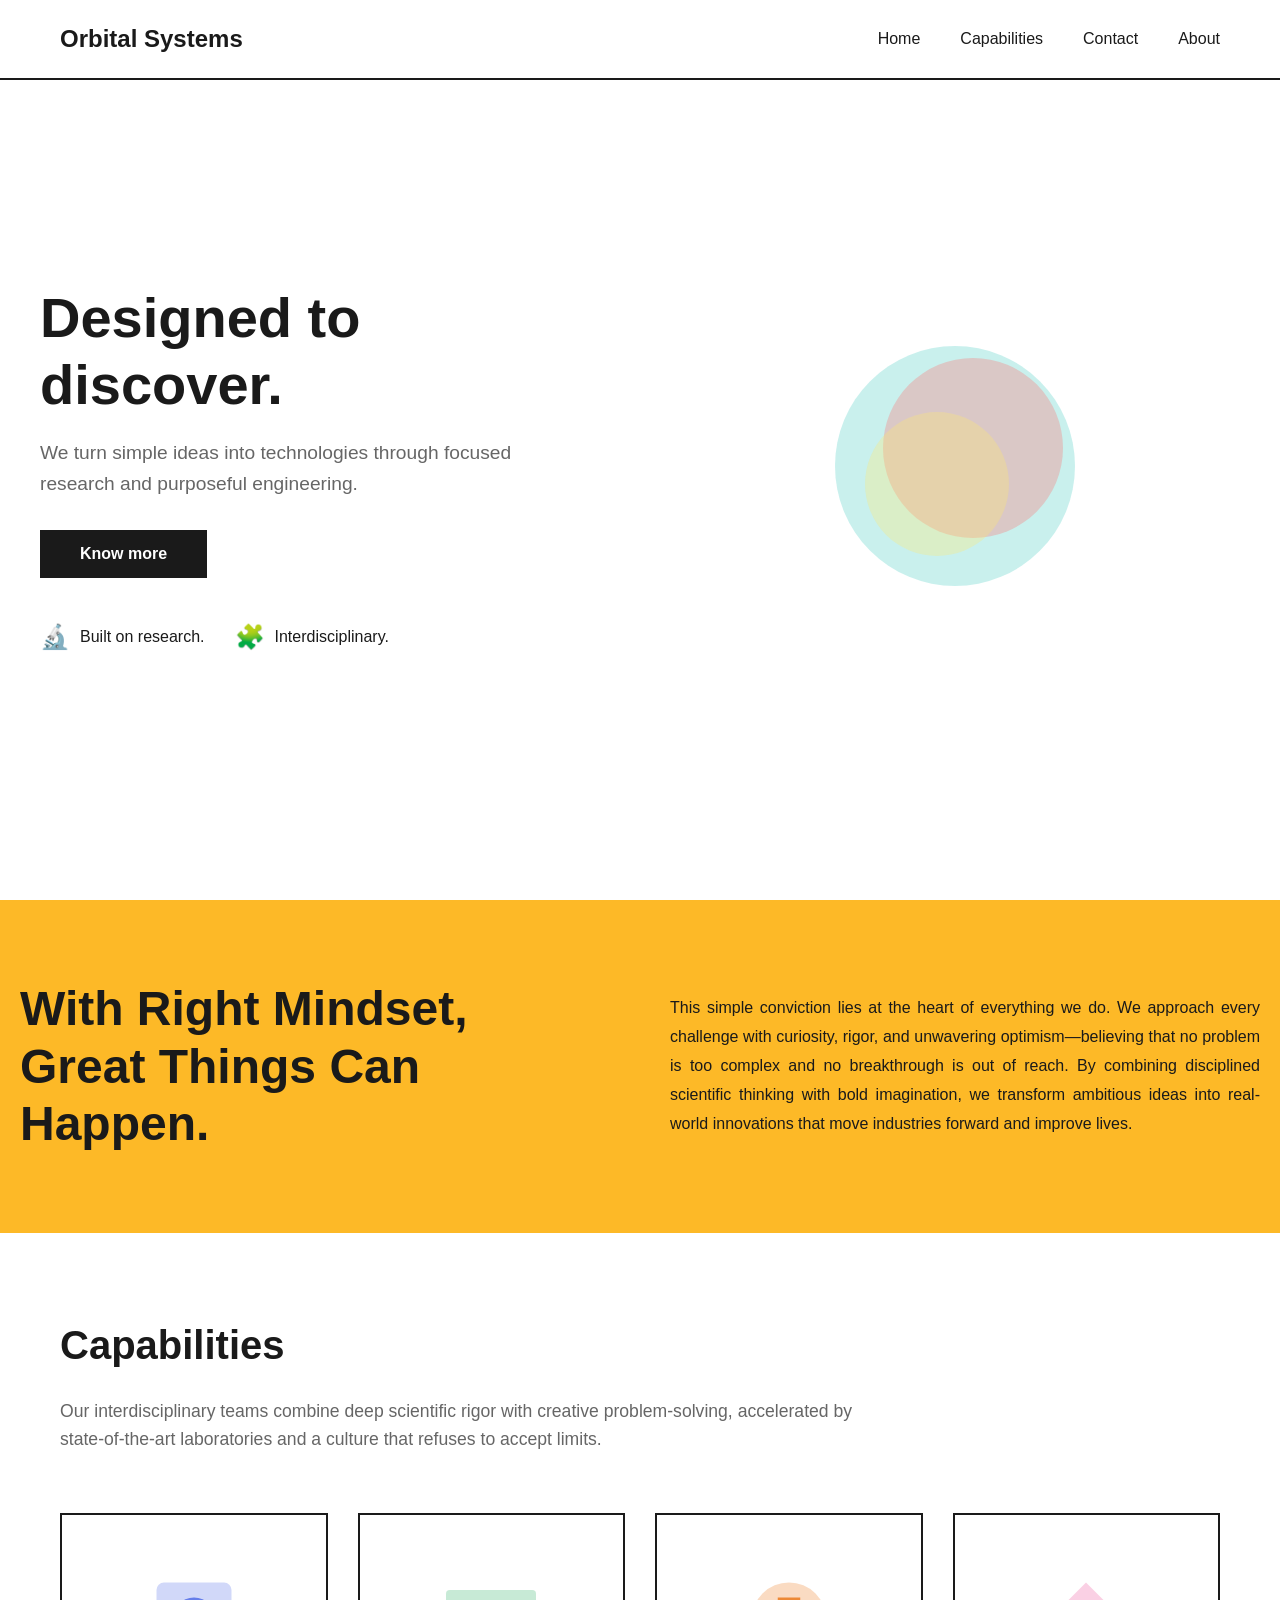
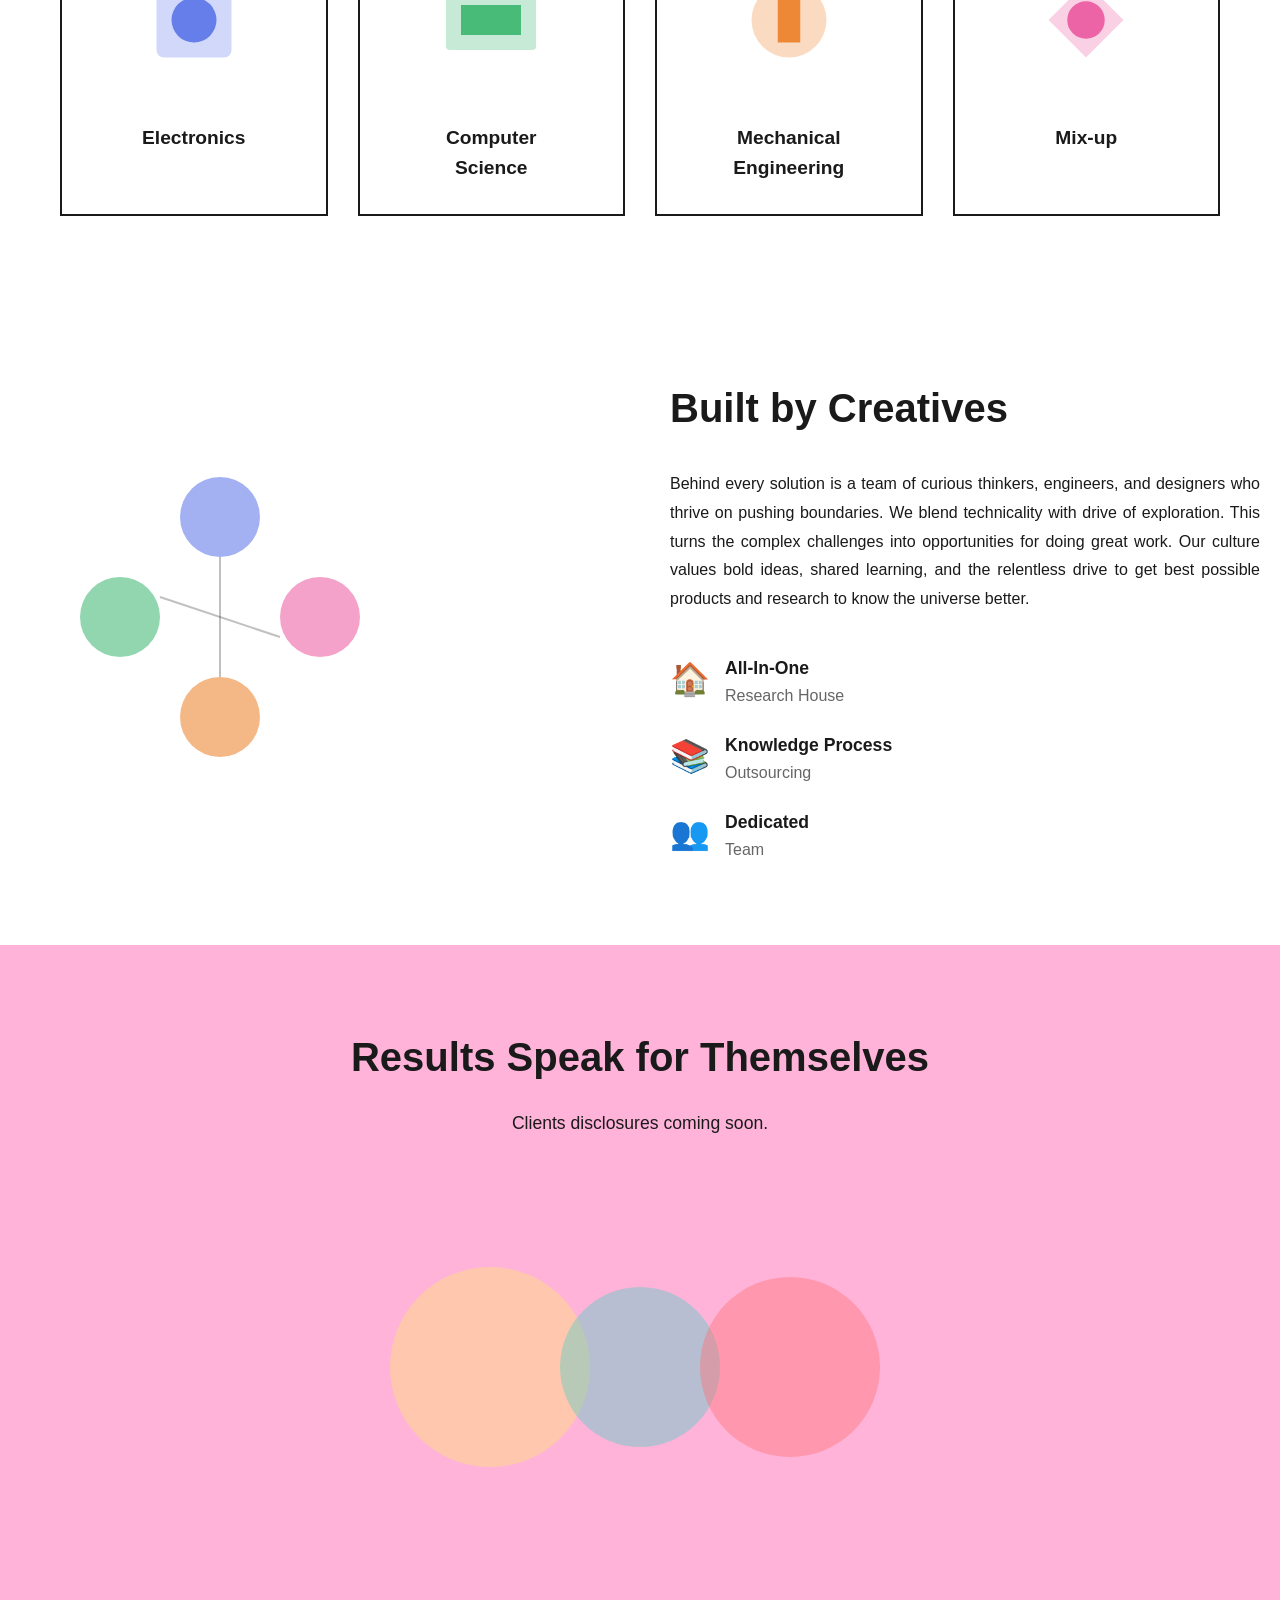
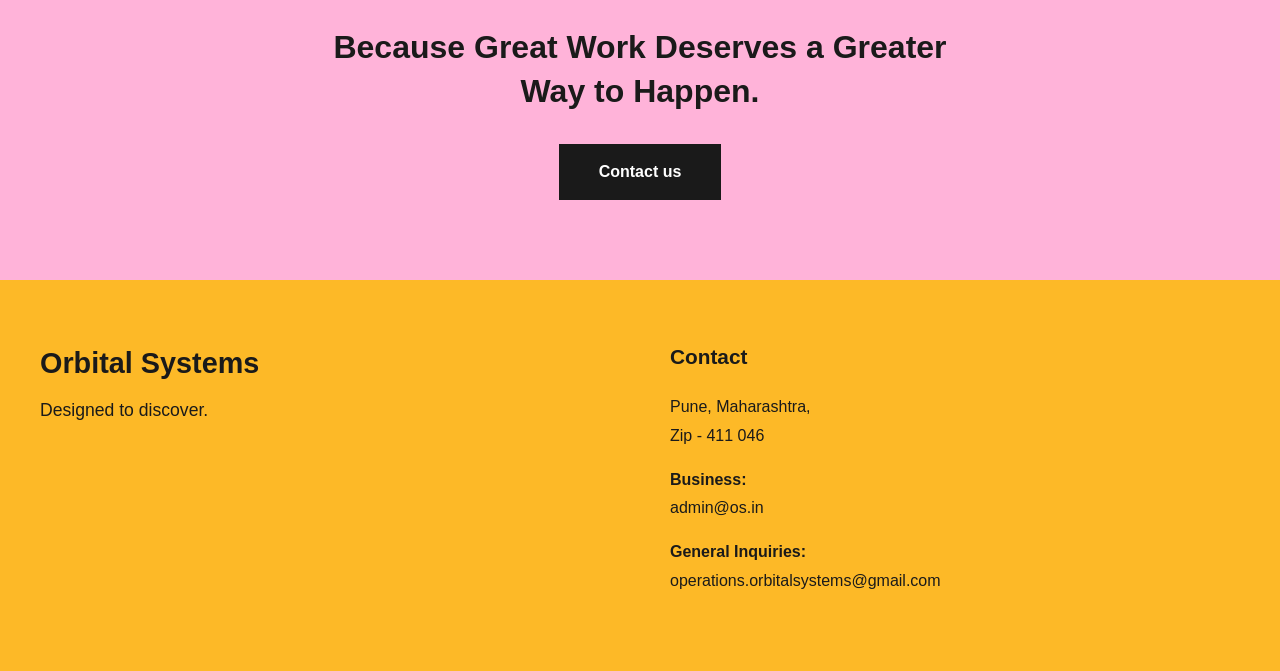
==== index.html @ 2634a463 "Initial commit - Orbital Systems website" ====
<!DOCTYPE html>
<html lang="en">
<head>
    <meta charset="UTF-8">
    <meta name="viewport" content="width=device-width, initial-scale=1.0">
    <title>Orbital Systems - Designed to Discover</title>
    <link rel="stylesheet" href="styles.css">
</head>
<body>
    <!-- Navigation -->
    <nav id="navbar">
        <div class="nav-container">
            <div class="logo">Orbital Systems</div>
            <ul class="nav-links">
                <li><a href="#home">Home</a></li>
                <li><a href="#capabilities">Capabilities</a></li>
                <li><a href="contact.html">Contact</a></li>
                <li><a href="#about">About</a></li>
            </ul>
        </div>
    </nav>

    <!-- Hero Section -->
    <section id="home" class="hero">
        <div class="hero-content">
            <div class="hero-text">
                <h1>Designed to discover.</h1>
                <p>We turn simple ideas into technologies through focused research and purposeful engineering.</p>
                <button class="cta-button">Know more</button>
                <div class="hero-badges">
                    <div class="badge">
                        <span class="icon">🔬</span>
                        <span>Built on research.</span>
                    </div>
                    <div class="badge">
                        <span class="icon">🧩</span>
                        <span>Interdisciplinary.</span>
                    </div>
                </div>
            </div>
            <div class="hero-image">
                <div class="illustration-placeholder hero-illustration">
                    <!-- Placeholder for hero illustration -->
                    <svg viewBox="0 0 500 500" xmlns="http://www.w3.org/2000/svg">
                        <circle cx="250" cy="250" r="200" fill="#4ECDC4" opacity="0.3"/>
                        <circle cx="280" cy="220" r="150" fill="#FF6B6B" opacity="0.3"/>
                        <circle cx="220" cy="280" r="120" fill="#FFE66D" opacity="0.3"/>
                    </svg>
                </div>
            </div>
        </div>
    </section>

    <!-- Mindset Section -->
    <section class="mindset-section">
        <div class="mindset-content">
            <h2>With Right Mindset,<br>Great Things Can<br>Happen.</h2>
        </div>
        <div class="mindset-text">
            <p>This simple conviction lies at the heart of everything we do. We approach every challenge with curiosity, rigor, and unwavering optimism—believing that no problem is too complex and no breakthrough is out of reach. By combining disciplined scientific thinking with bold imagination, we transform ambitious ideas into real-world innovations that move industries forward and improve lives.</p>
        </div>
    </section>

    <!-- Capabilities Section -->
    <section id="capabilities" class="capabilities">
        <h2>Capabilities</h2>
        <p class="capabilities-intro">Our interdisciplinary teams combine deep scientific rigor with creative problem-solving, accelerated by state-of-the-art laboratories and a culture that refuses to accept limits.</p>
        
        <div class="capabilities-grid">
            <div class="capability-card">
                <div class="capability-image">
                    <svg viewBox="0 0 200 200" xmlns="http://www.w3.org/2000/svg">
                        <rect x="50" y="50" width="100" height="100" rx="10" fill="#667EEA" opacity="0.3"/>
                        <circle cx="100" cy="100" r="30" fill="#667EEA"/>
                    </svg>
                </div>
                <h3>Electronics</h3>
            </div>
            
            <div class="capability-card">
                <div class="capability-image">
                    <svg viewBox="0 0 200 200" xmlns="http://www.w3.org/2000/svg">
                        <rect x="40" y="60" width="120" height="80" rx="5" fill="#48BB78" opacity="0.3"/>
                        <rect x="60" y="80" width="80" height="40" fill="#48BB78"/>
                    </svg>
                </div>
                <h3>Computer<br>Science</h3>
            </div>
            
            <div class="capability-card">
                <div class="capability-image">
                    <svg viewBox="0 0 200 200" xmlns="http://www.w3.org/2000/svg">
                        <circle cx="100" cy="100" r="50" fill="#ED8936" opacity="0.3"/>
                        <rect x="85" y="70" width="30" height="60" fill="#ED8936"/>
                    </svg>
                </div>
                <h3>Mechanical<br>Engineering</h3>
            </div>
            
            <div class="capability-card">
                <div class="capability-image">
                    <svg viewBox="0 0 200 200" xmlns="http://www.w3.org/2000/svg">
                        <polygon points="100,50 150,100 100,150 50,100" fill="#ED64A6" opacity="0.3"/>
                        <circle cx="100" cy="100" r="25" fill="#ED64A6"/>
                    </svg>
                </div>
                <h3>Mix-up</h3>
            </div>
        </div>
    </section>

    <!-- Built by Creatives Section -->
    <section id="about" class="creatives">
        <div class="creatives-visual">
            <div class="process-diagram">
                <svg viewBox="0 0 400 400" xmlns="http://www.w3.org/2000/svg">
                    <circle cx="200" cy="100" r="40" fill="#667EEA" opacity="0.6"/>
                    <circle cx="100" cy="200" r="40" fill="#48BB78" opacity="0.6"/>
                    <circle cx="200" cy="300" r="40" fill="#ED8936" opacity="0.6"/>
                    <circle cx="300" cy="200" r="40" fill="#ED64A6" opacity="0.6"/>
                    <line x1="200" y1="140" x2="200" y2="260" stroke="#333" stroke-width="2" opacity="0.3"/>
                    <line x1="140" y1="180" x2="260" y2="220" stroke="#333" stroke-width="2" opacity="0.3"/>
                </svg>
            </div>
        </div>
        <div class="creatives-content">
            <h2>Built by Creatives</h2>
            <p>Behind every solution is a team of curious thinkers, engineers, and designers who thrive on pushing boundaries. We blend technicality with drive of exploration. This turns the complex challenges into opportunities for doing great work. Our culture values bold ideas, shared learning, and the relentless drive to get best possible products and research to know the universe better.</p>
            
            <div class="features">
                <div class="feature">
                    <span class="feature-icon">🏠</span>
                    <div>
                        <strong>All-In-One</strong>
                        <p>Research House</p>
                    </div>
                </div>
                <div class="feature">
                    <span class="feature-icon">📚</span>
                    <div>
                        <strong>Knowledge Process</strong>
                        <p>Outsourcing</p>
                    </div>
                </div>
                <div class="feature">
                    <span class="feature-icon">👥</span>
                    <div>
                        <strong>Dedicated</strong>
                        <p>Team</p>
                    </div>
                </div>
            </div>
        </div>
    </section>

    <!-- Results Section -->
    <section class="results">
        <h2>Results Speak for Themselves</h2>
        <p>Clients disclosures coming soon.</p>
        <div class="results-visual">
            <svg viewBox="0 0 600 300" xmlns="http://www.w3.org/2000/svg">
                <circle cx="150" cy="150" r="100" fill="#FFE66D" opacity="0.4"/>
                <circle cx="300" cy="150" r="80" fill="#4ECDC4" opacity="0.4"/>
                <circle cx="450" cy="150" r="90" fill="#FF6B6B" opacity="0.4"/>
            </svg>
        </div>
        <div class="cta-section">
            <h3>Because Great Work Deserves a Greater<br>Way to Happen.</h3>
            <a href="contact.html" class="cta-button">Contact us</a>
        </div>
    </section>

    <!-- Footer -->
    <footer>
        <div class="footer-content">
            <div class="footer-brand">
                <h3>Orbital Systems</h3>
                <p>Designed to discover.</p>
            </div>
            <div class="footer-contact">
                <h4>Contact</h4>
                <p>Pune, Maharashtra,<br>Zip - 411 046</p>
                <p><strong>Business:</strong><br>admin@os.in</p>
                <p><strong>General Inquiries:</strong><br>operations.orbitalsystems@gmail.com</p>
            </div>
        </div>
    </footer>

    <script src="script.js"></script>
</body>
</html>
---- styles.css ----
* {
    margin: 0;
    padding: 0;
    box-sizing: border-box;
}

:root {
    --primary-yellow: #FDB927;
    --dark-text: #1a1a1a;
    --light-bg: #ffffff;
    --gray-text: #666666;
    --pink-accent: #FFB3D9;
    --blue-accent: #A8D8E8;
    --section-padding: 80px 20px;
}

body {
    font-family: -apple-system, BlinkMacSystemFont, 'Segoe UI', Roboto, Oxygen, Ubuntu, Cantarell, sans-serif;
    line-height: 1.6;
    color: var(--dark-text);
    overflow-x: hidden;
}

/* Navigation */
#navbar {
    position: fixed;
    top: 0;
    width: 100%;
    background: var(--light-bg);
    border-bottom: 2px solid var(--dark-text);
    z-index: 1000;
    transition: all 0.3s ease;
}

#navbar.scrolled {
    box-shadow: 0 2px 10px rgba(0,0,0,0.1);
}

.nav-container {
    max-width: 1200px;
    margin: 0 auto;
    padding: 20px;
    display: flex;
    justify-content: space-between;
    align-items: center;
}

.logo {
    font-size: 1.5rem;
    font-weight: 700;
    color: var(--dark-text);
}

.nav-links {
    display: flex;
    list-style: none;
    gap: 40px;
}

.nav-links a {
    text-decoration: none;
    color: var(--dark-text);
    font-weight: 500;
    transition: color 0.3s ease;
}

.nav-links a:hover {
    color: var(--primary-yellow);
}

/* Hero Section */
.hero {
    min-height: 100vh;
    display: flex;
    align-items: center;
    padding: var(--section-padding);
    padding-top: 120px;
    background: var(--light-bg);
}

.hero-content {
    max-width: 1200px;
    margin: 0 auto;
    display: grid;
    grid-template-columns: 1fr 1fr;
    gap: 60px;
    align-items: center;
}

.hero-text h1 {
    font-size: 3.5rem;
    font-weight: 700;
    margin-bottom: 20px;
    line-height: 1.2;
}

.hero-text p {
    font-size: 1.2rem;
    color: var(--gray-text);
    margin-bottom: 30px;
    max-width: 500px;
}

.cta-button {
    background: var(--dark-text);
    color: white;
    border: none;
    padding: 15px 40px;
    font-size: 1rem;
    font-weight: 600;
    cursor: pointer;
    transition: all 0.3s ease;
    text-decoration: none;
    display: inline-block;
}

.cta-button:hover {
    background: var(--primary-yellow);
    color: var(--dark-text);
    transform: translateY(-2px);
}

.hero-badges {
    display: flex;
    gap: 30px;
    margin-top: 40px;
}

.badge {
    display: flex;
    align-items: center;
    gap: 10px;
}

.icon {
    font-size: 1.5rem;
}

.hero-image {
    display: flex;
    justify-content: center;
    align-items: center;
}

.hero-illustration svg {
    width: 100%;
    max-width: 500px;
    height: auto;
}

/* Mindset Section */
.mindset-section {
    background: var(--primary-yellow);
    padding: var(--section-padding);
    display: grid;
    grid-template-columns: 1fr 1fr;
    gap: 60px;
    align-items: center;
}

.mindset-content h2 {
    font-size: 3rem;
    font-weight: 700;
    line-height: 1.2;
}

.mindset-text p {
    font-size: 1rem;
    line-height: 1.8;
    text-align: justify;
}

/* Capabilities Section */
.capabilities {
    padding: var(--section-padding);
    max-width: 1200px;
    margin: 0 auto;
}

.capabilities h2 {
    font-size: 2.5rem;
    font-weight: 700;
    margin-bottom: 20px;
}

.capabilities-intro {
    font-size: 1.1rem;
    color: var(--gray-text);
    margin-bottom: 60px;
    max-width: 800px;
}

.capabilities-grid {
    display: grid;
    grid-template-columns: repeat(4, 1fr);
    gap: 30px;
}

.capability-card {
    text-align: center;
    padding: 30px 20px;
    border: 2px solid var(--dark-text);
    transition: all 0.3s ease;
    opacity: 0;
    transform: translateY(30px);
    animation: fadeInUp 0.6s ease forwards;
}

.capability-card:nth-child(1) { animation-delay: 0.1s; }
.capability-card:nth-child(2) { animation-delay: 0.2s; }
.capability-card:nth-child(3) { animation-delay: 0.3s; }
.capability-card:nth-child(4) { animation-delay: 0.4s; }

@keyframes fadeInUp {
    to {
        opacity: 1;
        transform: translateY(0);
    }
}

.capability-card:hover {
    transform: translateY(-10px);
    box-shadow: 0 10px 30px rgba(0,0,0,0.1);
}

.capability-image {
    margin-bottom: 20px;
}

.capability-image svg {
    width: 100%;
    max-width: 150px;
    height: auto;
}

.capability-card h3 {
    font-size: 1.2rem;
    font-weight: 600;
}

/* Creatives Section */
.creatives {
    background: var(--light-bg);
    padding: var(--section-padding);
    display: grid;
    grid-template-columns: 1fr 1fr;
    gap: 60px;
    align-items: center;
}

.process-diagram svg {
    width: 100%;
    max-width: 400px;
}

.creatives-content h2 {
    font-size: 2.5rem;
    font-weight: 700;
    margin-bottom: 30px;
}

.creatives-content p {
    font-size: 1rem;
    line-height: 1.8;
    margin-bottom: 40px;
    text-align: justify;
}

.features {
    display: grid;
    gap: 20px;
}

.feature {
    display: flex;
    align-items: flex-start;
    gap: 15px;
}

.feature-icon {
    font-size: 2rem;
}

.feature strong {
    display: block;
    font-size: 1.1rem;
}

.feature p {
    margin: 0;
    color: var(--gray-text);
}

/* Results Section */
.results {
    background: var(--pink-accent);
    padding: var(--section-padding);
    text-align: center;
}

.results h2 {
    font-size: 2.5rem;
    font-weight: 700;
    margin-bottom: 20px;
}

.results > p {
    font-size: 1.1rem;
    margin-bottom: 40px;
}

.results-visual svg {
    width: 100%;
    max-width: 600px;
    margin: 40px auto;
}

.cta-section {
    margin-top: 60px;
}

.cta-section h3 {
    font-size: 2rem;
    font-weight: 600;
    margin-bottom: 30px;
    line-height: 1.4;
}

/* Team Section */
.team-section {
    padding: var(--section-padding);
    padding-top: 140px;
    max-width: 1200px;
    margin: 0 auto;
}

.team-section h1 {
    font-size: 3rem;
    font-weight: 700;
    margin-bottom: 20px;
}

.team-intro {
    font-size: 1.1rem;
    color: var(--gray-text);
    margin-bottom: 60px;
    max-width: 800px;
}

.team-grid {
    display: grid;
    grid-template-columns: repeat(4, 1fr);
    gap: 40px;
    margin-bottom: 80px;
}

.team-card {
    text-align: center;
    opacity: 0;
    transform: translateY(30px);
    animation: fadeInUp 0.6s ease forwards;
}

.team-card:nth-child(1) { animation-delay: 0.1s; }
.team-card:nth-child(2) { animation-delay: 0.2s; }
.team-card:nth-child(3) { animation-delay: 0.3s; }
.team-card:nth-child(4) { animation-delay: 0.4s; }

.team-placeholder {
    background: #f5f5f5;
    border: 2px solid var(--dark-text);
    margin-bottom: 20px;
    display: flex;
    justify-content: center;
    align-items: center;
    aspect-ratio: 1;
}

.team-placeholder svg {
    width: 100%;
    height: 100%;
}

.team-card h3 {
    font-size: 1.2rem;
    font-weight: 600;
    margin-bottom: 10px;
}

.team-card p {
    font-size: 0.95rem;
    color: var(--gray-text);
}

/* Contact Info */
.contact-info {
    background: #f5f5f5;
    padding: 60px 20px;
}

.contact-methods {
    max-width: 1200px;
    margin: 0 auto;
    display: grid;
    grid-template-columns: repeat(3, 1fr);
    gap: 60px;
    text-align: center;
}

.contact-method h3 {
    font-size: 1.3rem;
    font-weight: 600;
    margin-bottom: 15px;
}

.contact-method p {
    font-size: 1.1rem;
    color: var(--gray-text);
}

.social-icons {
    display: flex;
    gap: 20px;
    justify-content: center;
    font-size: 1.5rem;
}

.social-icons a {
    color: var(--dark-text);
    text-decoration: none;
    transition: color 0.3s ease;
}

.social-icons a:hover {
    color: var(--primary-yellow);
}

/* Footer */
footer {
    background: var(--primary-yellow);
    padding: 60px 20px;
}

.footer-content {
    max-width: 1200px;
    margin: 0 auto;
    display: grid;
    grid-template-columns: 1fr 1fr;
    gap: 60px;
}

.footer-brand h3 {
    font-size: 1.8rem;
    font-weight: 700;
    margin-bottom: 10px;
}

.footer-brand p {
    font-size: 1.1rem;
}

.footer-contact h4 {
    font-size: 1.3rem;
    font-weight: 600;
    margin-bottom: 20px;
}

.footer-contact p {
    margin-bottom: 15px;
    line-height: 1.8;
}

/* Responsive Design */
@media (max-width: 768px) {
    .nav-links {
        gap: 20px;
        font-size: 0.9rem;
    }
    
    .hero-content {
        grid-template-columns: 1fr;
        text-align: center;
    }
    
    .hero-text h1 {
        font-size: 2.5rem;
    }
    
    .mindset-section {
        grid-template-columns: 1fr;
    }
    
    .mindset-content h2 {
        font-size: 2rem;
    }
    
    .capabilities-grid {
        grid-template-columns: repeat(2, 1fr);
    }
    
    .creatives {
        grid-template-columns: 1fr;
    }
    
    .team-grid {
        grid-template-columns: repeat(2, 1fr);
    }
    
    .contact-methods {
        grid-template-columns: 1fr;
    }
    
    .footer-content {
        grid-template-columns: 1fr;
    }
}

@media (max-width: 480px) {
    .capabilities-grid {
        grid-template-columns: 1fr;
    }
    
    .team-grid {
        grid-template-columns: 1fr;
    }
    
    .hero-text h1 {
        font-size: 2rem;
    }
}
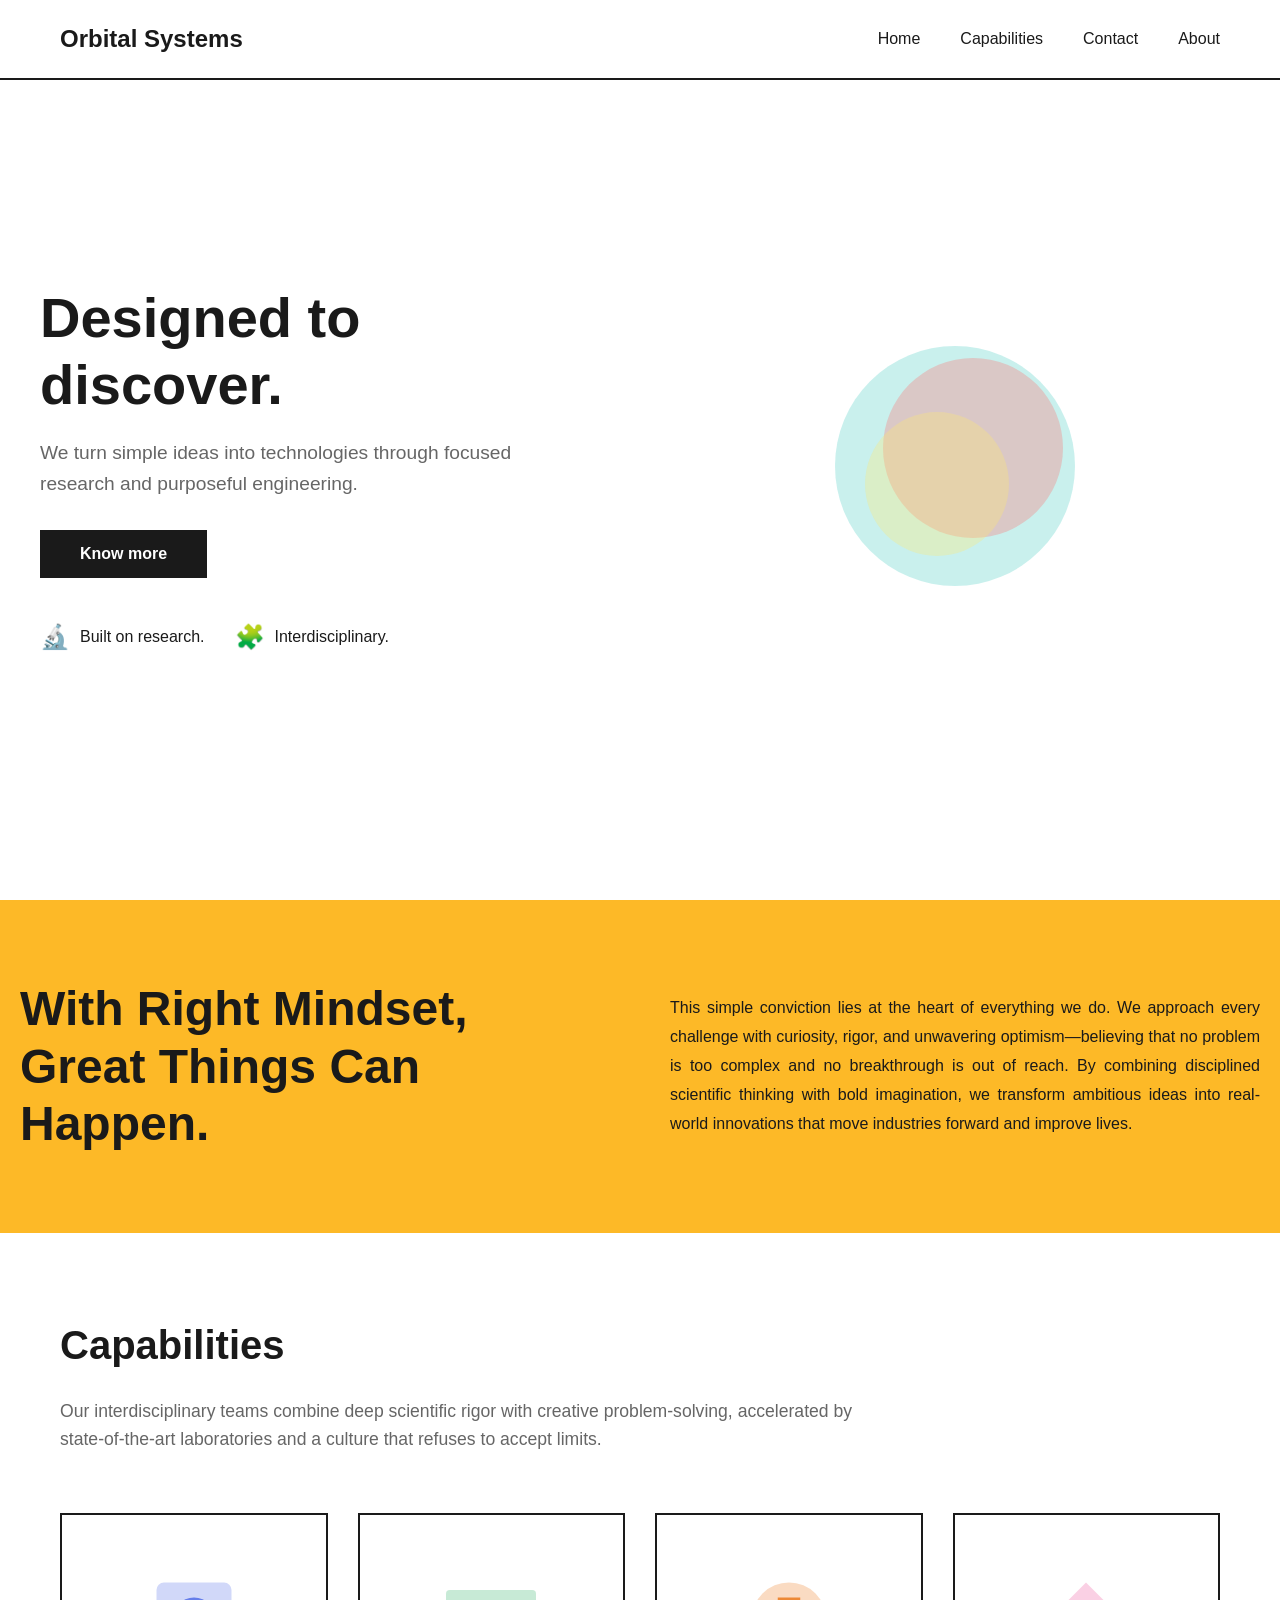
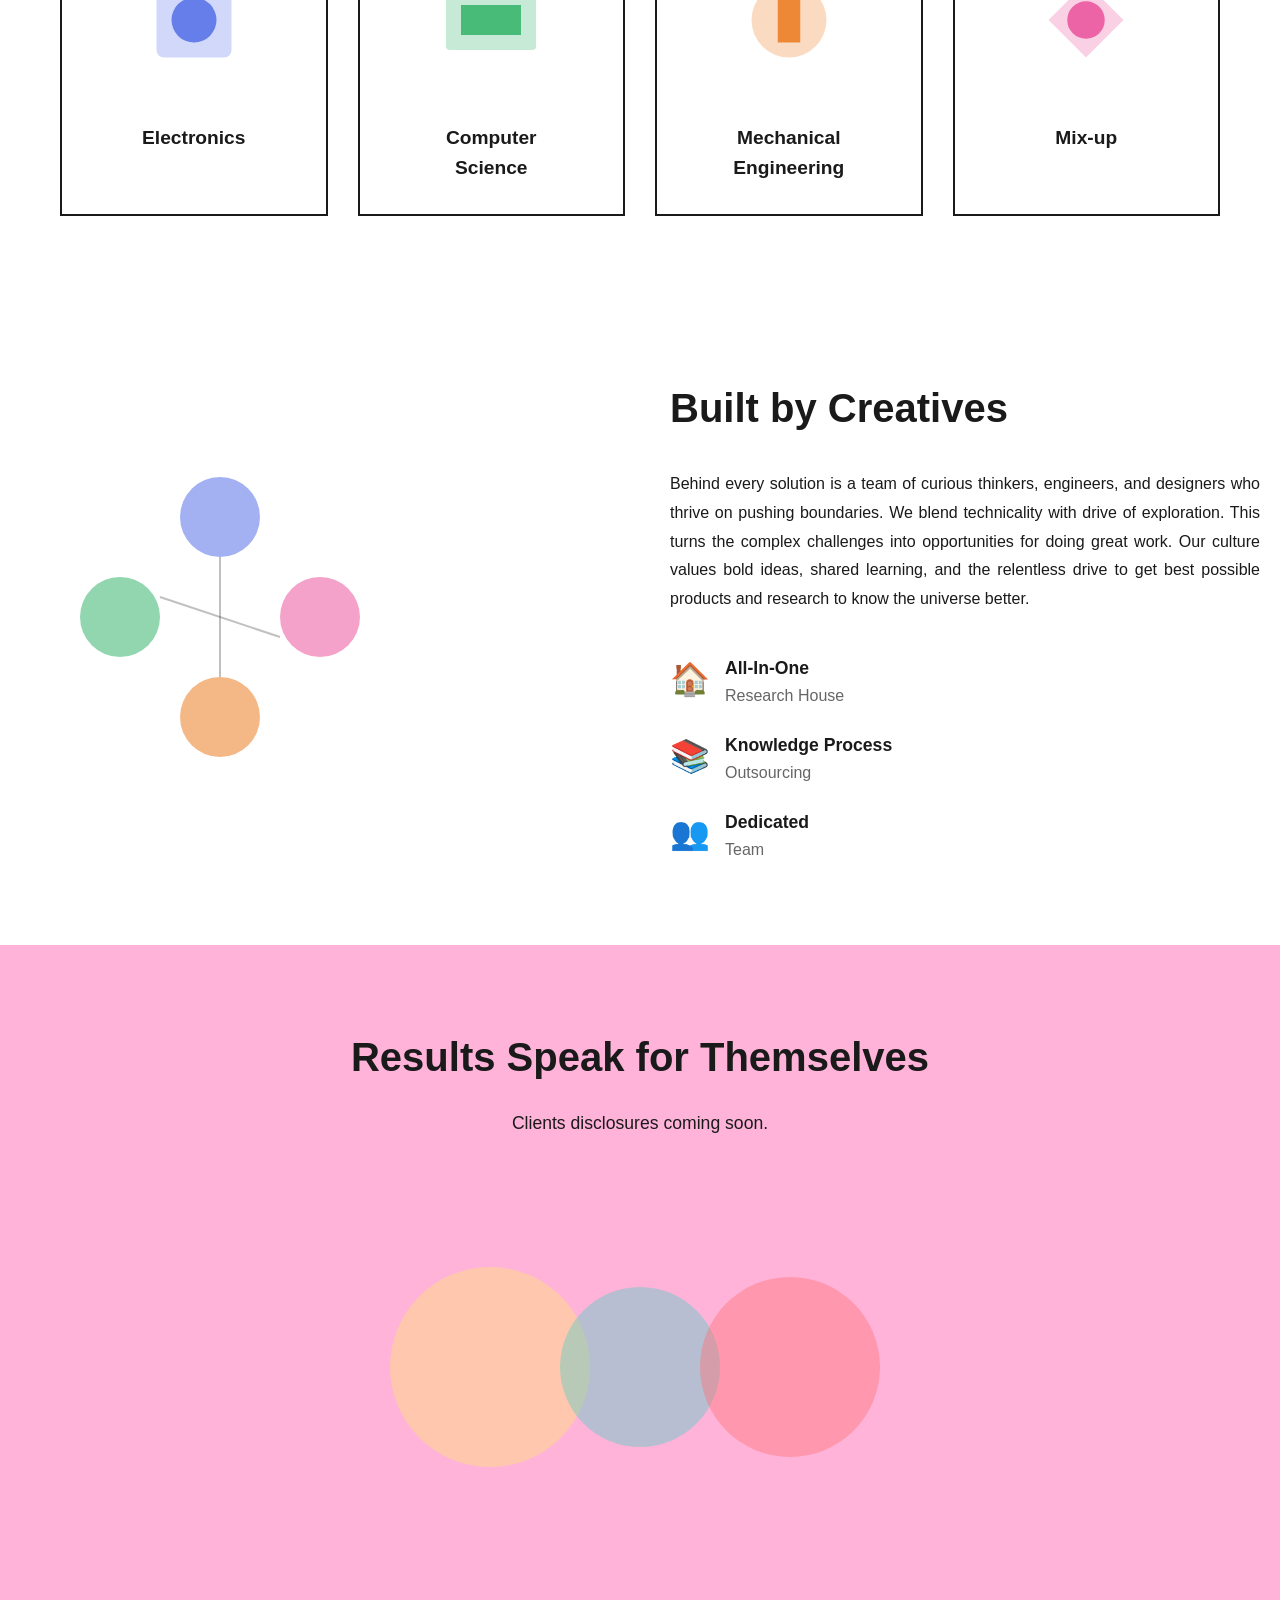
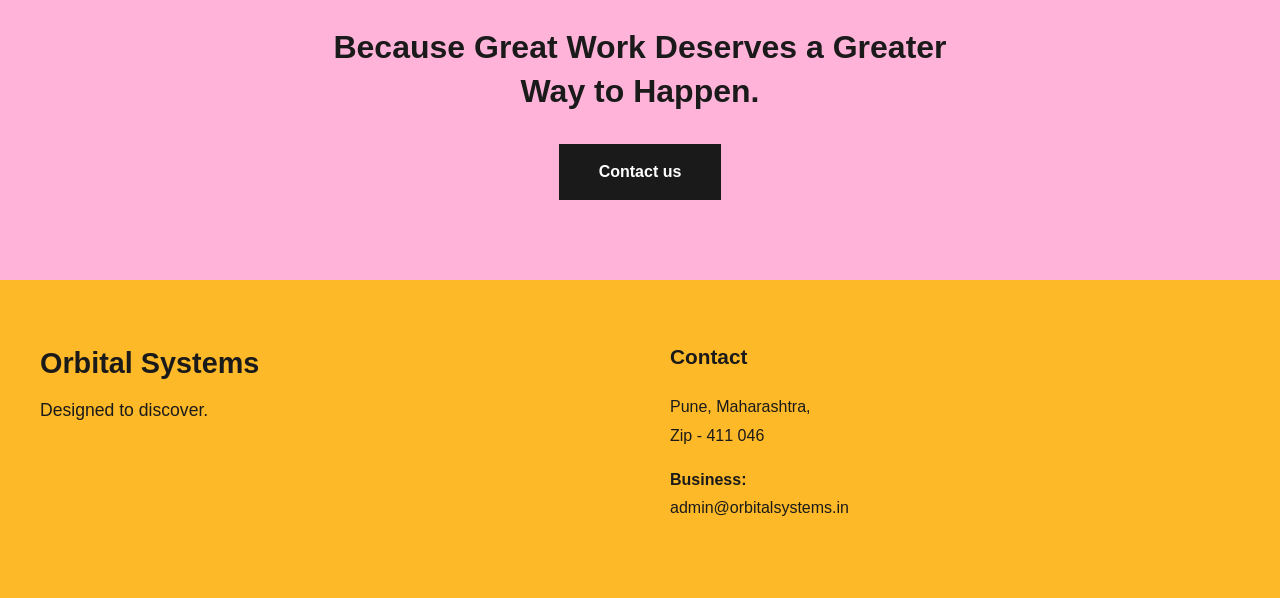
==== commit d2069359: "Updated E-mail" ====
--- a/index.html
+++ b/index.html
@@ -180,8 +180,7 @@
             <div class="footer-contact">
                 <h4>Contact</h4>
                 <p>Pune, Maharashtra,<br>Zip - 411 046</p>
-                <p><strong>Business:</strong><br>admin@os.in</p>
-                <p><strong>General Inquiries:</strong><br>operations.orbitalsystems@gmail.com</p>
+                <p><strong>Business:</strong><br>admin@orbitalsystems.in</p>
             </div>
         </div>
     </footer>
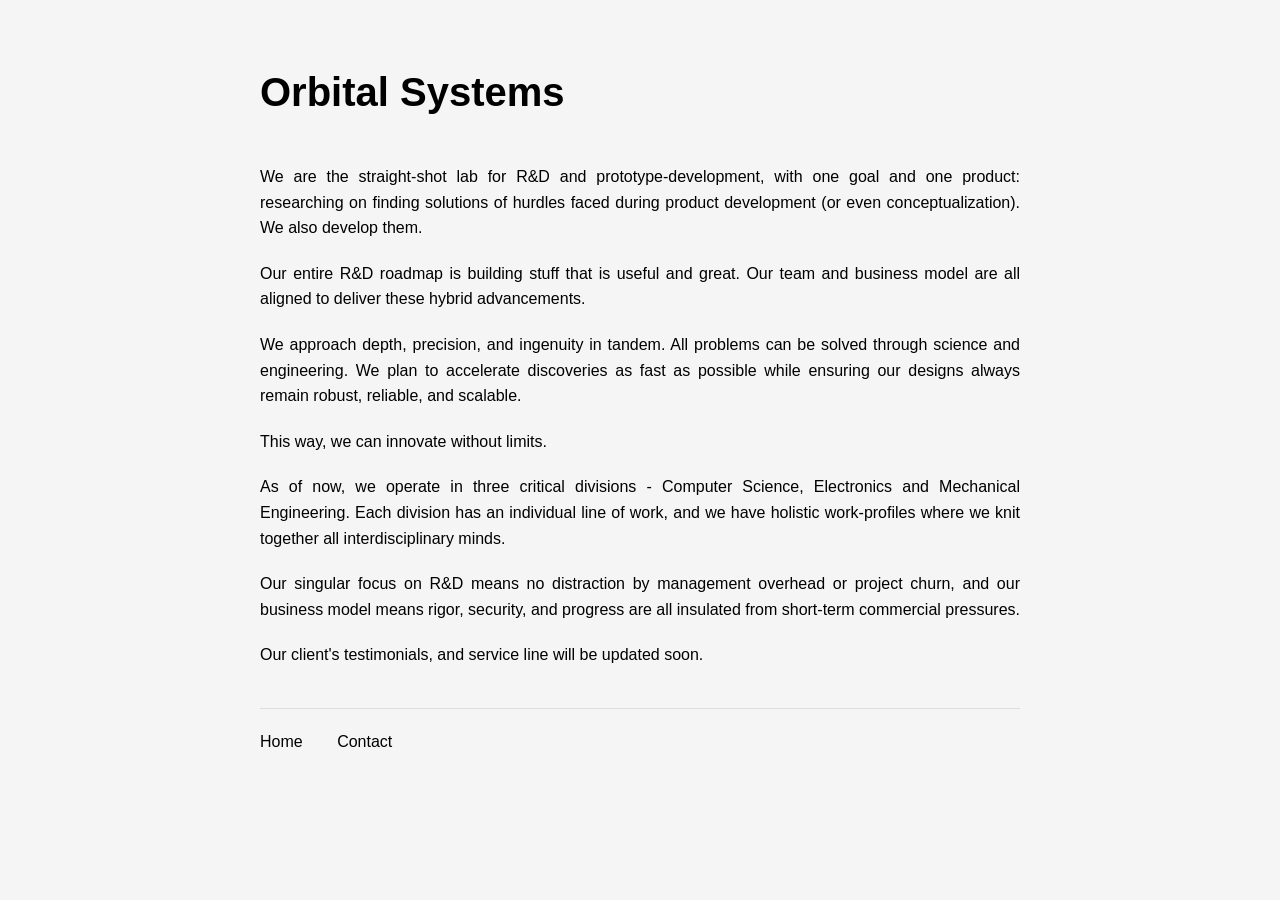
==== commit 01575981: "First update" ====
--- a/index.html
+++ b/index.html
@@ -3,188 +3,32 @@
 <head>
     <meta charset="UTF-8">
     <meta name="viewport" content="width=device-width, initial-scale=1.0">
-    <title>Orbital Systems - Designed to Discover</title>
+    <title>Orbital Systems</title>
+    <link rel="icon" type="image/png" href="images/logo2.png">
     <link rel="stylesheet" href="styles.css">
 </head>
 <body>
-    <!-- Navigation -->
-    <nav id="navbar">
-        <div class="nav-container">
-            <div class="logo">Orbital Systems</div>
-            <ul class="nav-links">
-                <li><a href="#home">Home</a></li>
-                <li><a href="#capabilities">Capabilities</a></li>
-                <li><a href="contact.html">Contact</a></li>
-                <li><a href="#about">About</a></li>
-            </ul>
-        </div>
-    </nav>
-
-    <!-- Hero Section -->
-    <section id="home" class="hero">
-        <div class="hero-content">
-            <div class="hero-text">
-                <h1>Designed to discover.</h1>
-                <p>We turn simple ideas into technologies through focused research and purposeful engineering.</p>
-                <button class="cta-button">Know more</button>
-                <div class="hero-badges">
-                    <div class="badge">
-                        <span class="icon">🔬</span>
-                        <span>Built on research.</span>
-                    </div>
-                    <div class="badge">
-                        <span class="icon">🧩</span>
-                        <span>Interdisciplinary.</span>
-                    </div>
-                </div>
-            </div>
-            <div class="hero-image">
-                <div class="illustration-placeholder hero-illustration">
-                    <!-- Placeholder for hero illustration -->
-                    <svg viewBox="0 0 500 500" xmlns="http://www.w3.org/2000/svg">
-                        <circle cx="250" cy="250" r="200" fill="#4ECDC4" opacity="0.3"/>
-                        <circle cx="280" cy="220" r="150" fill="#FF6B6B" opacity="0.3"/>
-                        <circle cx="220" cy="280" r="120" fill="#FFE66D" opacity="0.3"/>
-                    </svg>
-                </div>
-            </div>
-        </div>
-    </section>
-
-    <!-- Mindset Section -->
-    <section class="mindset-section">
-        <div class="mindset-content">
-            <h2>With Right Mindset,<br>Great Things Can<br>Happen.</h2>
-        </div>
-        <div class="mindset-text">
-            <p>This simple conviction lies at the heart of everything we do. We approach every challenge with curiosity, rigor, and unwavering optimism—believing that no problem is too complex and no breakthrough is out of reach. By combining disciplined scientific thinking with bold imagination, we transform ambitious ideas into real-world innovations that move industries forward and improve lives.</p>
-        </div>
-    </section>
-
-    <!-- Capabilities Section -->
-    <section id="capabilities" class="capabilities">
-        <h2>Capabilities</h2>
-        <p class="capabilities-intro">Our interdisciplinary teams combine deep scientific rigor with creative problem-solving, accelerated by state-of-the-art laboratories and a culture that refuses to accept limits.</p>
+    <div class="container">
+        <h1>Orbital Systems</h1>
         
-        <div class="capabilities-grid">
-            <div class="capability-card">
-                <div class="capability-image">
-                    <svg viewBox="0 0 200 200" xmlns="http://www.w3.org/2000/svg">
-                        <rect x="50" y="50" width="100" height="100" rx="10" fill="#667EEA" opacity="0.3"/>
-                        <circle cx="100" cy="100" r="30" fill="#667EEA"/>
-                    </svg>
-                </div>
-                <h3>Electronics</h3>
-            </div>
-            
-            <div class="capability-card">
-                <div class="capability-image">
-                    <svg viewBox="0 0 200 200" xmlns="http://www.w3.org/2000/svg">
-                        <rect x="40" y="60" width="120" height="80" rx="5" fill="#48BB78" opacity="0.3"/>
-                        <rect x="60" y="80" width="80" height="40" fill="#48BB78"/>
-                    </svg>
-                </div>
-                <h3>Computer<br>Science</h3>
-            </div>
-            
-            <div class="capability-card">
-                <div class="capability-image">
-                    <svg viewBox="0 0 200 200" xmlns="http://www.w3.org/2000/svg">
-                        <circle cx="100" cy="100" r="50" fill="#ED8936" opacity="0.3"/>
-                        <rect x="85" y="70" width="30" height="60" fill="#ED8936"/>
-                    </svg>
-                </div>
-                <h3>Mechanical<br>Engineering</h3>
-            </div>
-            
-            <div class="capability-card">
-                <div class="capability-image">
-                    <svg viewBox="0 0 200 200" xmlns="http://www.w3.org/2000/svg">
-                        <polygon points="100,50 150,100 100,150 50,100" fill="#ED64A6" opacity="0.3"/>
-                        <circle cx="100" cy="100" r="25" fill="#ED64A6"/>
-                    </svg>
-                </div>
-                <h3>Mix-up</h3>
-            </div>
-        </div>
-    </section>
-
-    <!-- Built by Creatives Section -->
-    <section id="about" class="creatives">
-        <div class="creatives-visual">
-            <div class="process-diagram">
-                <svg viewBox="0 0 400 400" xmlns="http://www.w3.org/2000/svg">
-                    <circle cx="200" cy="100" r="40" fill="#667EEA" opacity="0.6"/>
-                    <circle cx="100" cy="200" r="40" fill="#48BB78" opacity="0.6"/>
-                    <circle cx="200" cy="300" r="40" fill="#ED8936" opacity="0.6"/>
-                    <circle cx="300" cy="200" r="40" fill="#ED64A6" opacity="0.6"/>
-                    <line x1="200" y1="140" x2="200" y2="260" stroke="#333" stroke-width="2" opacity="0.3"/>
-                    <line x1="140" y1="180" x2="260" y2="220" stroke="#333" stroke-width="2" opacity="0.3"/>
-                </svg>
-            </div>
-        </div>
-        <div class="creatives-content">
-            <h2>Built by Creatives</h2>
-            <p>Behind every solution is a team of curious thinkers, engineers, and designers who thrive on pushing boundaries. We blend technicality with drive of exploration. This turns the complex challenges into opportunities for doing great work. Our culture values bold ideas, shared learning, and the relentless drive to get best possible products and research to know the universe better.</p>
-            
-            <div class="features">
-                <div class="feature">
-                    <span class="feature-icon">🏠</span>
-                    <div>
-                        <strong>All-In-One</strong>
-                        <p>Research House</p>
-                    </div>
-                </div>
-                <div class="feature">
-                    <span class="feature-icon">📚</span>
-                    <div>
-                        <strong>Knowledge Process</strong>
-                        <p>Outsourcing</p>
-                    </div>
-                </div>
-                <div class="feature">
-                    <span class="feature-icon">👥</span>
-                    <div>
-                        <strong>Dedicated</strong>
-                        <p>Team</p>
-                    </div>
-                </div>
-            </div>
-        </div>
-    </section>
-
-    <!-- Results Section -->
-    <section class="results">
-        <h2>Results Speak for Themselves</h2>
-        <p>Clients disclosures coming soon.</p>
-        <div class="results-visual">
-            <svg viewBox="0 0 600 300" xmlns="http://www.w3.org/2000/svg">
-                <circle cx="150" cy="150" r="100" fill="#FFE66D" opacity="0.4"/>
-                <circle cx="300" cy="150" r="80" fill="#4ECDC4" opacity="0.4"/>
-                <circle cx="450" cy="150" r="90" fill="#FF6B6B" opacity="0.4"/>
-            </svg>
-        </div>
-        <div class="cta-section">
-            <h3>Because Great Work Deserves a Greater<br>Way to Happen.</h3>
-            <a href="contact.html" class="cta-button">Contact us</a>
-        </div>
-    </section>
-
-    <!-- Footer -->
-    <footer>
-        <div class="footer-content">
-            <div class="footer-brand">
-                <h3>Orbital Systems</h3>
-                <p>Designed to discover.</p>
-            </div>
-            <div class="footer-contact">
-                <h4>Contact</h4>
-                <p>Pune, Maharashtra,<br>Zip - 411 046</p>
-                <p><strong>Business:</strong><br>admin@orbitalsystems.in</p>
-            </div>
-        </div>
-    </footer>
-
-    <script src="script.js"></script>
+        <p>We are the straight-shot lab for R&D and prototype-development, with one goal and one product: researching on finding solutions of hurdles faced during product development (or even conceptualization). We also develop them.</p>
+        
+        <p>Our entire R&D roadmap is building stuff that is useful and great. Our team and business model are all aligned to deliver these hybrid advancements.</p>
+        
+        <p>We approach depth, precision, and ingenuity in tandem. All problems can be solved through science and engineering. We plan to accelerate discoveries as fast as possible while ensuring our designs always remain robust, reliable, and scalable.</p>
+        
+        <p>This way, we can innovate without limits.</p>
+        
+        <p>As of now, we operate in three critical divisions - Computer Science, Electronics and Mechanical Engineering. Each division has an individual line of work, and we have holistic work-profiles where we knit together all interdisciplinary minds.</p>
+        
+        <p>Our singular focus on R&D means no distraction by management overhead or project churn, and our business model means rigor, security, and progress are all insulated from short-term commercial pressures.</p>
+        
+        <p>Our client's testimonials, and service line will be updated soon.</p>
+        
+        <nav>
+            <a href="index.html">Home</a>
+            <a href="contact.html">Contact</a>
+        </nav>
+    </div>
 </body>
 </html>
--- a/styles.css
+++ b/styles.css
@@ -4,527 +4,78 @@
     box-sizing: border-box;
 }
 
-:root {
-    --primary-yellow: #FDB927;
-    --dark-text: #1a1a1a;
-    --light-bg: #ffffff;
-    --gray-text: #666666;
-    --pink-accent: #FFB3D9;
-    --blue-accent: #A8D8E8;
-    --section-padding: 80px 20px;
+body {
+    font-family: -apple-system, BlinkMacSystemFont, 'Segoe UI', Roboto, Oxygen, Ubuntu, Cantarell, sans-serif;
+    background-color: #f5f5f5;
+    color: #000;
+    line-height: 1.6;
+    padding: 20px;
 }
 
-body {
-    font-family: -apple-system, BlinkMacSystemFont, 'Segoe UI', Roboto, Oxygen, Ubuntu, Cantarell, sans-serif;
-    line-height: 1.6;
-    color: var(--dark-text);
-    overflow-x: hidden;
+.container {
+    max-width: 800px;
+    margin: 0 auto;
+    padding: 40px 20px;
 }
 
-/* Navigation */
-#navbar {
-    position: fixed;
-    top: 0;
-    width: 100%;
-    background: var(--light-bg);
-    border-bottom: 2px solid var(--dark-text);
-    z-index: 1000;
-    transition: all 0.3s ease;
+h1 {
+    font-size: 2.5rem;
+    font-weight: bold;
+    margin-bottom: 40px;
+    color: #000;
 }
 
-#navbar.scrolled {
-    box-shadow: 0 2px 10px rgba(0,0,0,0.1);
-}
-
-.nav-container {
-    max-width: 1200px;
-    margin: 0 auto;
-    padding: 20px;
-    display: flex;
-    justify-content: space-between;
-    align-items: center;
-}
-
-.logo {
-    font-size: 1.5rem;
-    font-weight: 700;
-    color: var(--dark-text);
-}
-
-.nav-links {
-    display: flex;
-    list-style: none;
-    gap: 40px;
-}
-
-.nav-links a {
-    text-decoration: none;
-    color: var(--dark-text);
-    font-weight: 500;
-    transition: color 0.3s ease;
-}
-
-.nav-links a:hover {
-    color: var(--primary-yellow);
-}
-
-/* Hero Section */
-.hero {
-    min-height: 100vh;
-    display: flex;
-    align-items: center;
-    padding: var(--section-padding);
-    padding-top: 120px;
-    background: var(--light-bg);
-}
-
-.hero-content {
-    max-width: 1200px;
-    margin: 0 auto;
-    display: grid;
-    grid-template-columns: 1fr 1fr;
-    gap: 60px;
-    align-items: center;
-}
-
-.hero-text h1 {
-    font-size: 3.5rem;
-    font-weight: 700;
+p {
     margin-bottom: 20px;
-    line-height: 1.2;
-}
-
-.hero-text p {
-    font-size: 1.2rem;
-    color: var(--gray-text);
-    margin-bottom: 30px;
-    max-width: 500px;
-}
-
-.cta-button {
-    background: var(--dark-text);
-    color: white;
-    border: none;
-    padding: 15px 40px;
     font-size: 1rem;
-    font-weight: 600;
-    cursor: pointer;
-    transition: all 0.3s ease;
-    text-decoration: none;
-    display: inline-block;
-}
-
-.cta-button:hover {
-    background: var(--primary-yellow);
-    color: var(--dark-text);
-    transform: translateY(-2px);
-}
-
-.hero-badges {
-    display: flex;
-    gap: 30px;
-    margin-top: 40px;
-}
-
-.badge {
-    display: flex;
-    align-items: center;
-    gap: 10px;
-}
-
-.icon {
-    font-size: 1.5rem;
-}
-
-.hero-image {
-    display: flex;
-    justify-content: center;
-    align-items: center;
-}
-
-.hero-illustration svg {
-    width: 100%;
-    max-width: 500px;
-    height: auto;
-}
-
-/* Mindset Section */
-.mindset-section {
-    background: var(--primary-yellow);
-    padding: var(--section-padding);
-    display: grid;
-    grid-template-columns: 1fr 1fr;
-    gap: 60px;
-    align-items: center;
-}
-
-.mindset-content h2 {
-    font-size: 3rem;
-    font-weight: 700;
-    line-height: 1.2;
-}
-
-.mindset-text p {
-    font-size: 1rem;
-    line-height: 1.8;
     text-align: justify;
 }
 
-/* Capabilities Section */
-.capabilities {
-    padding: var(--section-padding);
-    max-width: 1200px;
-    margin: 0 auto;
+nav {
+    margin-top: 40px;
+    padding-top: 20px;
+    border-top: 1px solid #ddd;
 }
 
-.capabilities h2 {
-    font-size: 2.5rem;
-    font-weight: 700;
-    margin-bottom: 20px;
+nav a {
+    color: #000;
+    text-decoration: none;
+    margin-right: 30px;
+    font-size: 1rem;
 }
 
-.capabilities-intro {
-    font-size: 1.1rem;
-    color: var(--gray-text);
-    margin-bottom: 60px;
-    max-width: 800px;
+nav a:hover {
+    text-decoration: underline;
 }
 
-.capabilities-grid {
-    display: grid;
-    grid-template-columns: repeat(4, 1fr);
-    gap: 30px;
+/* Contact page styles */
+.contact-list {
+    margin: 40px 0;
 }
 
-.capability-card {
-    text-align: center;
-    padding: 30px 20px;
-    border: 2px solid var(--dark-text);
-    transition: all 0.3s ease;
-    opacity: 0;
-    transform: translateY(30px);
-    animation: fadeInUp 0.6s ease forwards;
+.contact-link {
+    display: block;
+    color: #0066cc;
+    text-decoration: none;
+    margin-bottom: 20px;
+    font-size: 1rem;
 }
 
-.capability-card:nth-child(1) { animation-delay: 0.1s; }
-.capability-card:nth-child(2) { animation-delay: 0.2s; }
-.capability-card:nth-child(3) { animation-delay: 0.3s; }
-.capability-card:nth-child(4) { animation-delay: 0.4s; }
-
-@keyframes fadeInUp {
-    to {
-        opacity: 1;
-        transform: translateY(0);
-    }
+.contact-link:hover {
+    text-decoration: underline;
 }
 
-.capability-card:hover {
-    transform: translateY(-10px);
-    box-shadow: 0 10px 30px rgba(0,0,0,0.1);
-}
-
-.capability-image {
-    margin-bottom: 20px;
-}
-
-.capability-image svg {
-    width: 100%;
-    max-width: 150px;
-    height: auto;
-}
-
-.capability-card h3 {
-    font-size: 1.2rem;
-    font-weight: 600;
-}
-
-/* Creatives Section */
-.creatives {
-    background: var(--light-bg);
-    padding: var(--section-padding);
-    display: grid;
-    grid-template-columns: 1fr 1fr;
-    gap: 60px;
-    align-items: center;
-}
-
-.process-diagram svg {
-    width: 100%;
-    max-width: 400px;
-}
-
-.creatives-content h2 {
-    font-size: 2.5rem;
-    font-weight: 700;
-    margin-bottom: 30px;
-}
-
-.creatives-content p {
-    font-size: 1rem;
-    line-height: 1.8;
-    margin-bottom: 40px;
-    text-align: justify;
-}
-
-.features {
-    display: grid;
-    gap: 20px;
-}
-
-.feature {
-    display: flex;
-    align-items: flex-start;
-    gap: 15px;
-}
-
-.feature-icon {
-    font-size: 2rem;
-}
-
-.feature strong {
-    display: block;
-    font-size: 1.1rem;
-}
-
-.feature p {
-    margin: 0;
-    color: var(--gray-text);
-}
-
-/* Results Section */
-.results {
-    background: var(--pink-accent);
-    padding: var(--section-padding);
-    text-align: center;
-}
-
-.results h2 {
-    font-size: 2.5rem;
-    font-weight: 700;
-    margin-bottom: 20px;
-}
-
-.results > p {
-    font-size: 1.1rem;
-    margin-bottom: 40px;
-}
-
-.results-visual svg {
-    width: 100%;
-    max-width: 600px;
-    margin: 40px auto;
-}
-
-.cta-section {
-    margin-top: 60px;
-}
-
-.cta-section h3 {
-    font-size: 2rem;
-    font-weight: 600;
-    margin-bottom: 30px;
-    line-height: 1.4;
-}
-
-/* Team Section */
-.team-section {
-    padding: var(--section-padding);
-    padding-top: 140px;
-    max-width: 1200px;
-    margin: 0 auto;
-}
-
-.team-section h1 {
-    font-size: 3rem;
-    font-weight: 700;
-    margin-bottom: 20px;
-}
-
-.team-intro {
-    font-size: 1.1rem;
-    color: var(--gray-text);
-    margin-bottom: 60px;
-    max-width: 800px;
-}
-
-.team-grid {
-    display: grid;
-    grid-template-columns: repeat(4, 1fr);
-    gap: 40px;
-    margin-bottom: 80px;
-}
-
-.team-card {
-    text-align: center;
-    opacity: 0;
-    transform: translateY(30px);
-    animation: fadeInUp 0.6s ease forwards;
-}
-
-.team-card:nth-child(1) { animation-delay: 0.1s; }
-.team-card:nth-child(2) { animation-delay: 0.2s; }
-.team-card:nth-child(3) { animation-delay: 0.3s; }
-.team-card:nth-child(4) { animation-delay: 0.4s; }
-
-.team-placeholder {
-    background: #f5f5f5;
-    border: 2px solid var(--dark-text);
-    margin-bottom: 20px;
-    display: flex;
-    justify-content: center;
-    align-items: center;
-    aspect-ratio: 1;
-}
-
-.team-placeholder svg {
-    width: 100%;
-    height: 100%;
-}
-
-.team-card h3 {
-    font-size: 1.2rem;
-    font-weight: 600;
-    margin-bottom: 10px;
-}
-
-.team-card p {
-    font-size: 0.95rem;
-    color: var(--gray-text);
-}
-
-/* Contact Info */
-.contact-info {
-    background: #f5f5f5;
-    padding: 60px 20px;
-}
-
-.contact-methods {
-    max-width: 1200px;
-    margin: 0 auto;
-    display: grid;
-    grid-template-columns: repeat(3, 1fr);
-    gap: 60px;
-    text-align: center;
-}
-
-.contact-method h3 {
-    font-size: 1.3rem;
-    font-weight: 600;
-    margin-bottom: 15px;
-}
-
-.contact-method p {
-    font-size: 1.1rem;
-    color: var(--gray-text);
-}
-
-.social-icons {
-    display: flex;
-    gap: 20px;
-    justify-content: center;
-    font-size: 1.5rem;
-}
-
-.social-icons a {
-    color: var(--dark-text);
-    text-decoration: none;
-    transition: color 0.3s ease;
-}
-
-.social-icons a:hover {
-    color: var(--primary-yellow);
-}
-
-/* Footer */
-footer {
-    background: var(--primary-yellow);
-    padding: 60px 20px;
-}
-
-.footer-content {
-    max-width: 1200px;
-    margin: 0 auto;
-    display: grid;
-    grid-template-columns: 1fr 1fr;
-    gap: 60px;
-}
-
-.footer-brand h3 {
-    font-size: 1.8rem;
-    font-weight: 700;
-    margin-bottom: 10px;
-}
-
-.footer-brand p {
-    font-size: 1.1rem;
-}
-
-.footer-contact h4 {
-    font-size: 1.3rem;
-    font-weight: 600;
-    margin-bottom: 20px;
-}
-
-.footer-contact p {
-    margin-bottom: 15px;
-    line-height: 1.8;
-}
-
-/* Responsive Design */
+/* Responsive design */
 @media (max-width: 768px) {
-    .nav-links {
-        gap: 20px;
-        font-size: 0.9rem;
-    }
-    
-    .hero-content {
-        grid-template-columns: 1fr;
-        text-align: center;
-    }
-    
-    .hero-text h1 {
-        font-size: 2.5rem;
-    }
-    
-    .mindset-section {
-        grid-template-columns: 1fr;
-    }
-    
-    .mindset-content h2 {
+    h1 {
         font-size: 2rem;
     }
     
-    .capabilities-grid {
-        grid-template-columns: repeat(2, 1fr);
+    .container {
+        padding: 20px 10px;
     }
     
-    .creatives {
-        grid-template-columns: 1fr;
-    }
-    
-    .team-grid {
-        grid-template-columns: repeat(2, 1fr);
-    }
-    
-    .contact-methods {
-        grid-template-columns: 1fr;
-    }
-    
-    .footer-content {
-        grid-template-columns: 1fr;
+    nav a {
+        margin-right: 20px;
     }
 }
-
-@media (max-width: 480px) {
-    .capabilities-grid {
-        grid-template-columns: 1fr;
-    }
-    
-    .team-grid {
-        grid-template-columns: 1fr;
-    }
-    
-    .hero-text h1 {
-        font-size: 2rem;
-    }
-}
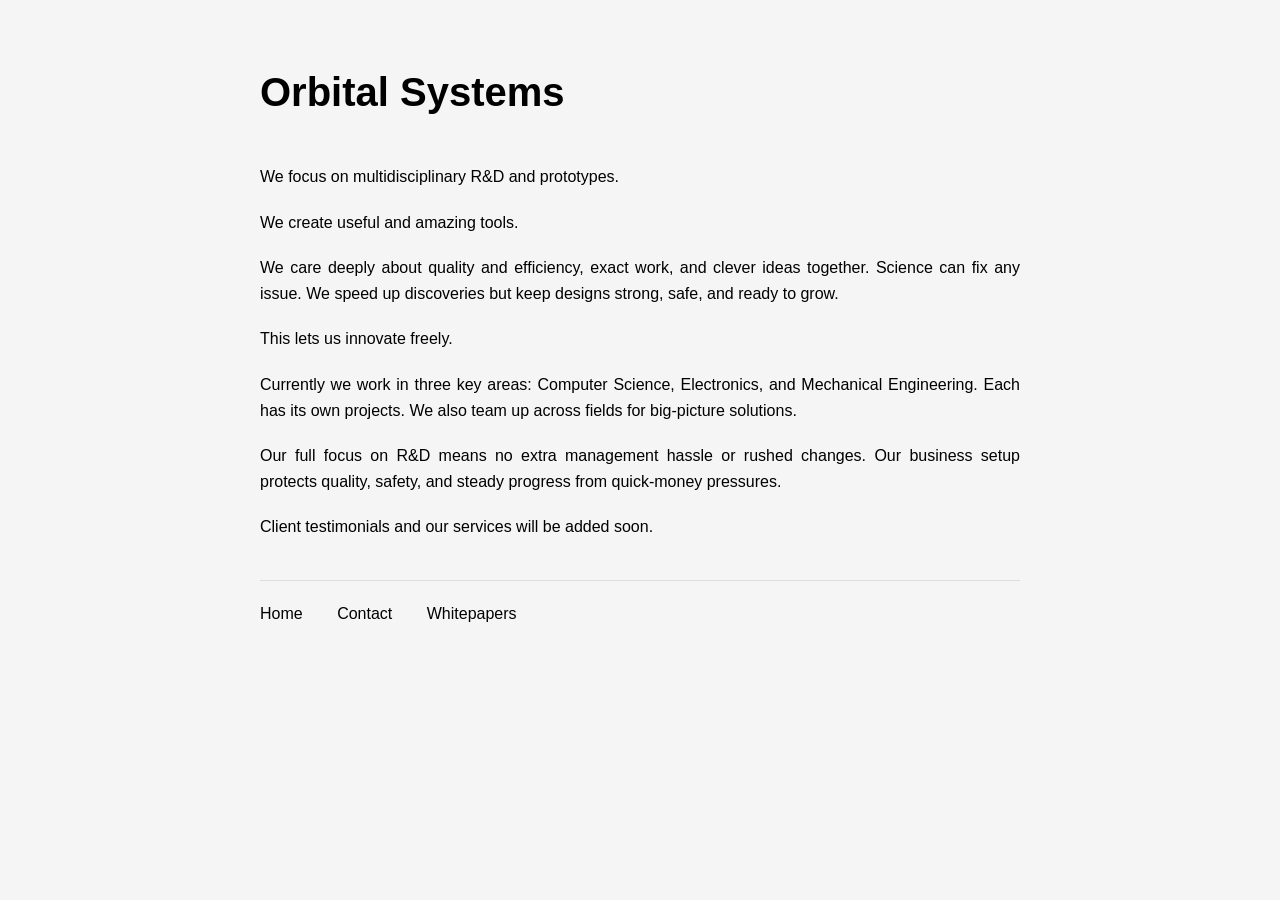
==== commit db14ea2f: "commit 4 to check" ====
--- a/index.html
+++ b/index.html
@@ -11,23 +11,24 @@
     <div class="container">
         <h1>Orbital Systems</h1>
         
-        <p>We are the straight-shot lab for R&D and prototype-development, with one goal and one product: researching on finding solutions of hurdles faced during product development (or even conceptualization). We also develop them.</p>
+        <p>We focus on multidisciplinary R&D and prototypes.</p>
         
-        <p>Our entire R&D roadmap is building stuff that is useful and great. Our team and business model are all aligned to deliver these hybrid advancements.</p>
+        <p>We create useful and amazing tools.</p>
         
-        <p>We approach depth, precision, and ingenuity in tandem. All problems can be solved through science and engineering. We plan to accelerate discoveries as fast as possible while ensuring our designs always remain robust, reliable, and scalable.</p>
+        <p>We care deeply about quality and efficiency, exact work, and clever ideas together. Science can fix any issue. We speed up discoveries but keep designs strong, safe, and ready to grow.</p>
         
-        <p>This way, we can innovate without limits.</p>
+        <p>This lets us innovate freely.</p>
         
-        <p>As of now, we operate in three critical divisions - Computer Science, Electronics and Mechanical Engineering. Each division has an individual line of work, and we have holistic work-profiles where we knit together all interdisciplinary minds.</p>
+        <p>Currently we work in three key areas: Computer Science, Electronics, and Mechanical Engineering. Each has its own projects. We also team up across fields for big-picture solutions.</p>
         
-        <p>Our singular focus on R&D means no distraction by management overhead or project churn, and our business model means rigor, security, and progress are all insulated from short-term commercial pressures.</p>
+        <p>Our full focus on R&D means no extra management hassle or rushed changes. Our business setup protects quality, safety, and steady progress from quick-money pressures.</p>
         
-        <p>Our client's testimonials, and service line will be updated soon.</p>
+        <p>Client testimonials and our services will be added soon.</p>
         
         <nav>
             <a href="index.html">Home</a>
             <a href="contact.html">Contact</a>
+            <a href="whitepapers.html">Whitepapers</a>
         </nav>
     </div>
 </body>
--- a/styles.css
+++ b/styles.css
@@ -5,7 +5,7 @@
 }
 
 body {
-    font-family: -apple-system, BlinkMacSystemFont, 'Segoe UI', Roboto, Oxygen, Ubuntu, Cantarell, sans-serif;
+    font-family: 'Aptos', -apple-system, BlinkMacSystemFont, 'Segoe UI', Roboto, Oxygen, Ubuntu, Cantarell, sans-serif;
     background-color: #f5f5f5;
     color: #000;
     line-height: 1.6;
@@ -51,14 +51,17 @@
 /* Contact page styles */
 .contact-list {
     margin: 40px 0;
+    display: flex;
+    flex-direction: column;
+    gap: 20px;
 }
 
 .contact-link {
-    display: block;
+    display: inline-block;
     color: #0066cc;
     text-decoration: none;
-    margin-bottom: 20px;
     font-size: 1rem;
+    line-height: 1.5;
 }
 
 .contact-link:hover {
